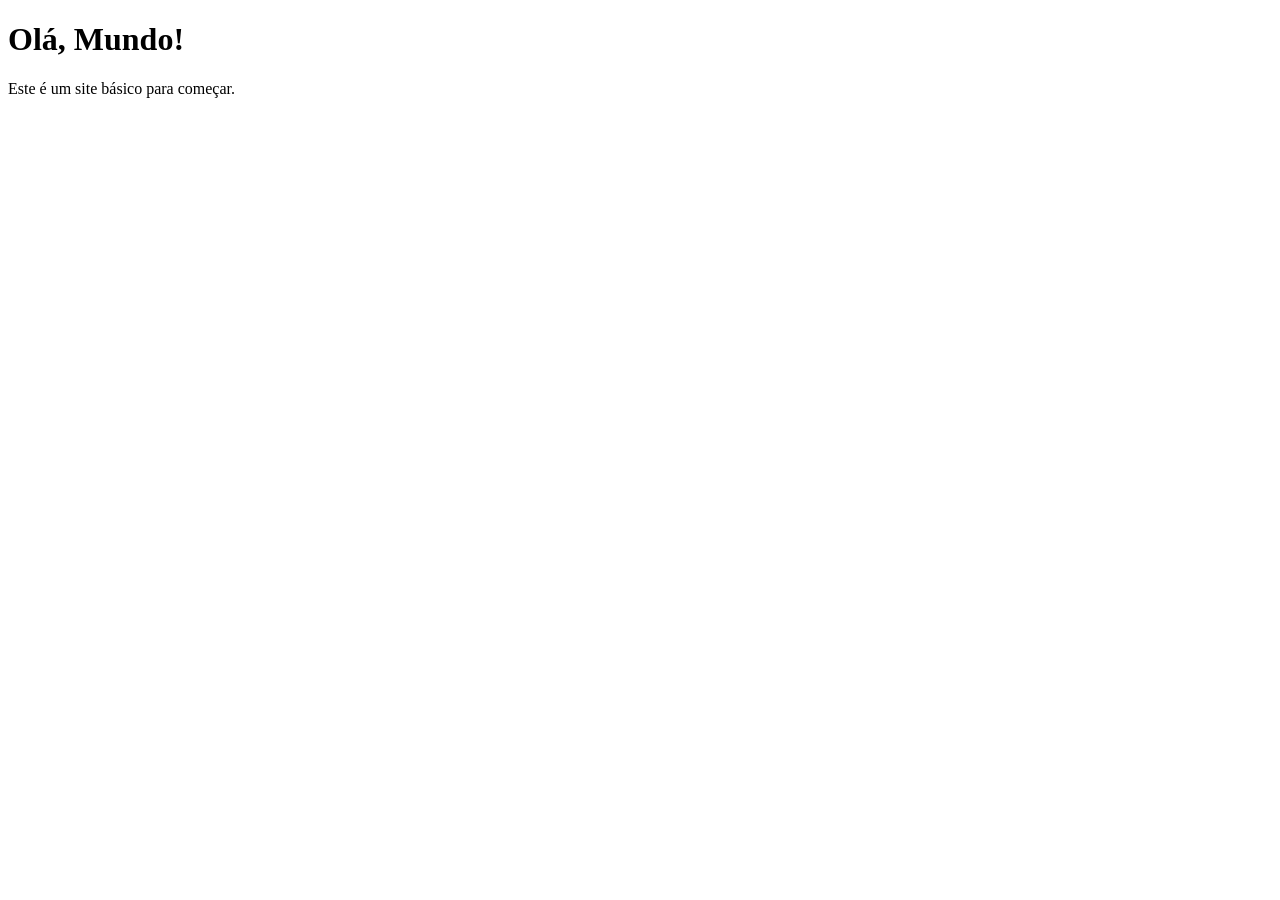
==== index2.html @ f9c14edb "mais coisas" ====
<!DOCTYPE html>
<html lang="pt-BR">
<head>
    <meta charset="UTF-8">
    <meta name="viewport" content="width=device-width, initial-scale=1.0">
    <title>Meu Site Básico</title>
</head>
<body>
    <h1>Olá, Mundo!</h1>
    <p>Este é um site básico para começar.</p>
</body>
</html>
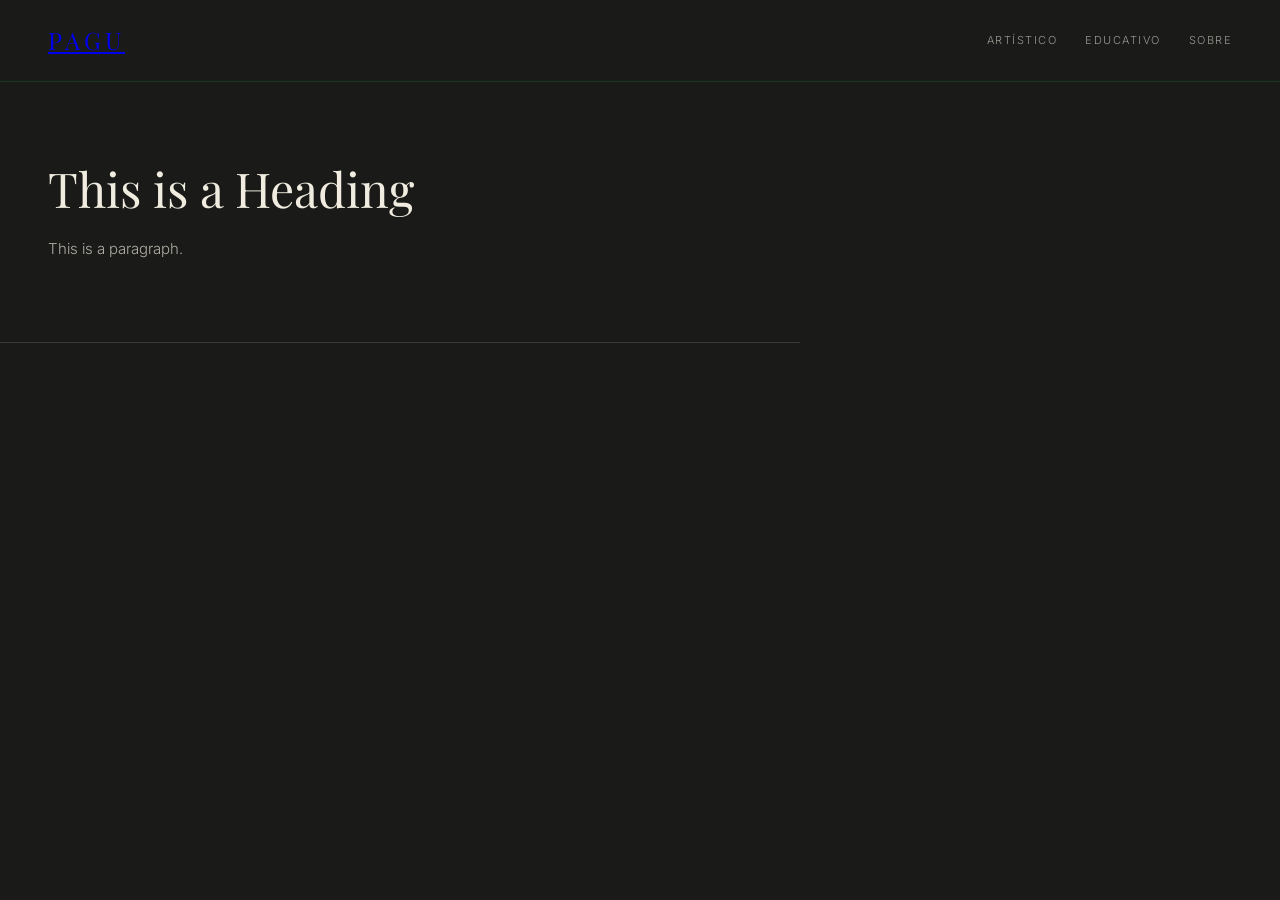
==== commit f9fae205: "commit 2" ====
--- a/index2.html
+++ b/index2.html
@@ -3,10 +3,26 @@
 <head>
     <meta charset="UTF-8">
     <meta name="viewport" content="width=device-width, initial-scale=1.0">
-    <title>Meu Site Básico</title>
+    <title>PAGU - patricia galvao edicao 2023</title>
+    <link href="https://fonts.googleapis.com/css2?family=Playfair+Display:ital,wght@0,400;0,700;1,400&family=Inter:wght@300;400;500&display=swap" rel="stylesheet">
+    <link rel="stylesheet" type="text/css" href="style.css">
 </head>
 <body>
-    <h1>Olá, Mundo!</h1>
-    <p>Este é um site básico para começar.</p>
+
+    <!-- NAVEGAÇÃO -->
+    <nav>
+        <div class="logo"> <a href="https://www.pagu.org.br" target="_blank">PAGU</a> </div>
+        <div class="nav-links">
+            <a href="#">artístico</a>
+            <a href="#">educativo</a>
+            <a href="#">sobre</a>
+        </div>
+    </nav>
+
+    <section class="hero">
+      <h1>This is a Heading</h1>
+      <p>This is a paragraph.</p>
+    </section>
+
 </body>
 </html>
--- a/style.css
+++ b/style.css
@@ -0,0 +1,315 @@
+/* ================================
+   FLIP — Estilo inspirado no site oficial
+   ================================ */
+
+@import url('https://fonts.googleapis.com/css2?family=Playfair+Display:ital,wght@0,400;0,700;1,400&family=Inter:wght@300;400;500&display=swap');
+
+/* RESET E BASE */
+* {
+  margin: 0;
+  padding: 0;
+  box-sizing: border-box;
+}
+
+body {
+  background-color: #1a1a18;
+  color: #f0ece0;
+  font-family: 'Inter', sans-serif;
+  font-weight: 300;
+  line-height: 1.7;
+}
+
+/* TIPOGRAFIA */
+h1 {
+  font-family: 'Playfair Display', serif;
+  font-size: 48px;
+  font-weight: 400;
+  line-height: 1.1;
+  margin-bottom: 20px;
+}
+
+h2 {
+  font-family: 'Playfair Display', serif;
+  font-size: 32px;
+  font-weight: 400;
+  margin-bottom: 20px;
+}
+
+h3 {
+  font-family: 'Playfair Display', serif;
+  font-size: 20px;
+  font-weight: 400;
+  margin-bottom: 10px;
+}
+
+p {
+  font-size: 15px;
+  line-height: 1.8;
+  opacity: 0.7;
+  margin-bottom: 16px;
+}
+
+strong {
+  font-weight: 500;
+  opacity: 1;
+  color: #b5a97a;
+}
+
+/* NAVEGAÇÃO */
+nav {
+  display: flex;
+  justify-content: space-between;
+  align-items: center;
+  padding: 20px 48px;
+  border-bottom: 0.5px solid rgba(4, 236, 82, 0.15);
+  position: sticky;
+  top: 0;
+  background-color: #1a1a18;
+  z-index: 100;
+}
+
+.logo {
+  font-family: 'Playfair Display', serif;
+  font-size: 24px;
+  letter-spacing: 4px;
+  text-transform: uppercase;
+  color: #f0ece0;
+}
+
+.nav-links {
+  display: flex;
+  gap: 28px;
+}
+
+.nav-links a {
+  color: #f0ece0;
+  text-decoration: none;
+  font-size: 11px;
+  letter-spacing: 1.5px;
+  text-transform: uppercase;
+  opacity: 0.6;
+  transition: opacity 0.2s;
+}
+
+.nav-links a:hover {
+  opacity: 1;
+}
+
+/* HERO */
+.hero {
+  padding: 80px 48px 64px;
+  max-width: 800px;
+  border-bottom: 0.5px solid rgba(240, 236, 224, 0.15);
+}
+
+/* TAG / LABEL */
+.tag {
+  display: block;
+  font-size: 10px;
+  letter-spacing: 2.5px;
+  text-transform: uppercase;
+  color: #b5a978; 
+  margin-bottom: 20px;
+}
+
+/* BOTÃO */
+.botao {
+  display: inline-block;
+  border: 0.5px solid rgba(240, 236, 224, 0.35);
+  padding: 12px 28px;
+  font-size: 11px;
+  letter-spacing: 1.5px;
+  text-transform: uppercase;
+  color: #f0ece0;
+  text-decoration: none;
+  margin-top: 12px;
+  transition: background-color 0.2s, border-color 0.2s;
+}
+
+.botao:hover {
+  background-color: rgba(240, 236, 224, 0.08);
+  border-color: rgba(240, 236, 224, 0.6);
+}
+
+/* IMAGEM */
+.imagem-full {
+  position: relative;
+  border-top: 0.5px solid rgba(240, 236, 224, 0.15);
+  border-bottom: 0.5px solid rgba(240, 236, 224, 0.15);
+}
+
+.imagem-full img {
+  width: 100%;
+  height: 500px;
+  object-fit: cover;
+  display: block;
+  opacity: 0.75;
+}
+
+.imagem-legenda {
+  position: absolute;
+  bottom: 20px;
+  left: 48px;
+  font-size: 11px;
+  letter-spacing: 1.5px;
+  text-transform: uppercase;
+  color: #f0ece0;
+  opacity: 0.5;
+}
+
+/* SEÇÕES */
+.secao {
+  padding: 64px 48px;
+  border-bottom: 0.5px solid rgba(240, 236, 224, 0.15);
+  max-width: 900px;
+}
+
+/* LISTA NUMERADA ESTILIZADA */
+.item-lista {
+  display: flex;
+  gap: 32px;
+  padding: 32px 0;
+  border-bottom: 0.5px solid rgba(240, 236, 224, 0.1);
+}
+
+.item-lista:last-child {
+  border-bottom: none;
+}
+
+.item-numero {
+  font-family: 'Playfair Display', serif;
+  font-size: 13px;
+  color: #b5a97a;
+  letter-spacing: 1px;
+  min-width: 28px;
+  padding-top: 4px;
+}
+
+.item-conteudo {
+  flex: 1;
+}
+
+/* SEÇÃO DESTAQUE */
+.secao-destaque {
+  padding: 80px 48px;
+  border-bottom: 0.5px solid rgba(240, 236, 224, 0.15);
+  background-color: rgba(181, 169, 122, 0.06);
+}
+
+.secao-destaque h2 {
+  font-size: 40px;
+  font-style: italic;
+  max-width: 600px;
+  margin-bottom: 32px;
+}
+
+.secao-destaque p {
+  max-width: 680px;
+  font-size: 16px;
+  opacity: 0.75;
+}
+
+/* GRID DE HOMENAGENS */
+.grid-homenagens {
+  display: grid;
+  grid-template-columns: repeat(4, 1fr);
+  gap: 1px;
+  background-color: rgba(240, 236, 224, 0.15);
+  margin-top: 40px;
+  border: 0.5px solid rgba(240, 236, 224, 0.15);
+}
+
+.card-homenagem {
+  background-color: #1a1a18;
+  padding: 28px 24px;
+}
+
+.card-ano {
+  font-size: 10px;
+  letter-spacing: 2px;
+  text-transform: uppercase;
+  color: #b5a97a;
+  margin-bottom: 12px;
+}
+
+.card-nome {
+  font-family: 'Playfair Display', serif;
+  font-size: 17px;
+  font-weight: 400;
+  margin-bottom: 6px;
+}
+
+.card-info {
+  font-size: 12px;
+  opacity: 0.45;
+  letter-spacing: 0.5px;
+}
+
+/* SEÇÃO FINAL */
+.secao-final {
+  padding: 80px 48px;
+  border-bottom: 0.5px solid rgba(240, 236, 224, 0.15);
+  max-width: 700px;
+}
+
+.secao-final h2 {
+  font-size: 28px;
+  margin-bottom: 20px;
+}
+
+/* RODAPÉ */
+footer {
+  padding: 40px 48px;
+  display: flex;
+  flex-direction: column;
+  gap: 8px;
+}
+
+.footer-logo {
+  font-family: 'Playfair Display', serif;
+  font-size: 18px;
+  letter-spacing: 4px;
+  text-transform: uppercase;
+  margin-bottom: 8px;
+}
+
+footer p {
+  font-size: 11px;
+  opacity: 0.35;
+  letter-spacing: 1px;
+  margin: 0;
+}
+
+/* RESPONSIVO — celular */
+@media (max-width: 600px) {
+  nav {
+    padding: 16px 24px;
+    flex-direction: column;
+    gap: 16px;
+  }
+
+  .nav-links {
+    flex-wrap: wrap;
+    justify-content: center;
+    gap: 16px;
+  }
+
+  .hero, .secao, .secao-destaque, .secao-final, footer {
+    padding: 48px 24px;
+  }
+
+  h1 { font-size: 32px; }
+  h2 { font-size: 24px; }
+
+  .grid-homenagens {
+    grid-template-columns: repeat(2, 1fr);
+  }
+
+  .imagem-full img {
+    height: 250px;
+  }
+
+  .imagem-legenda {
+    left: 24px;
+  }
+}
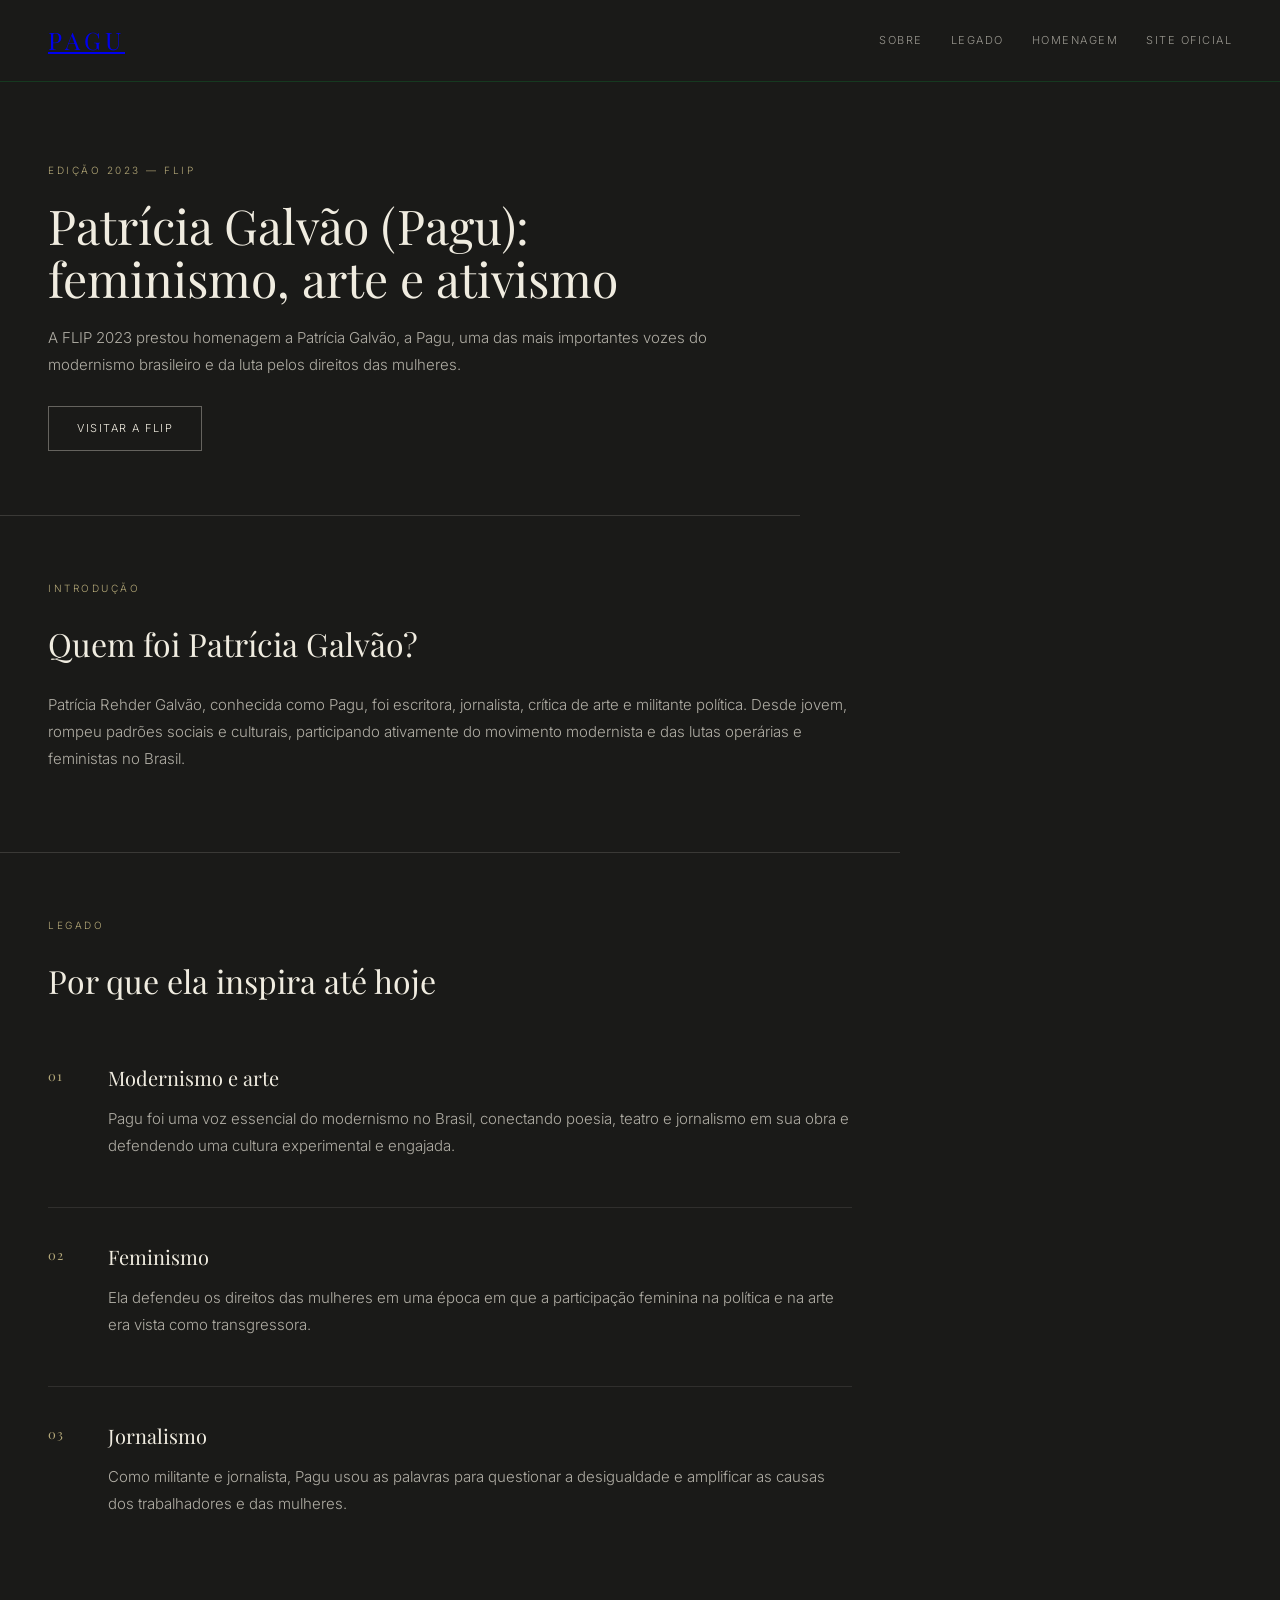
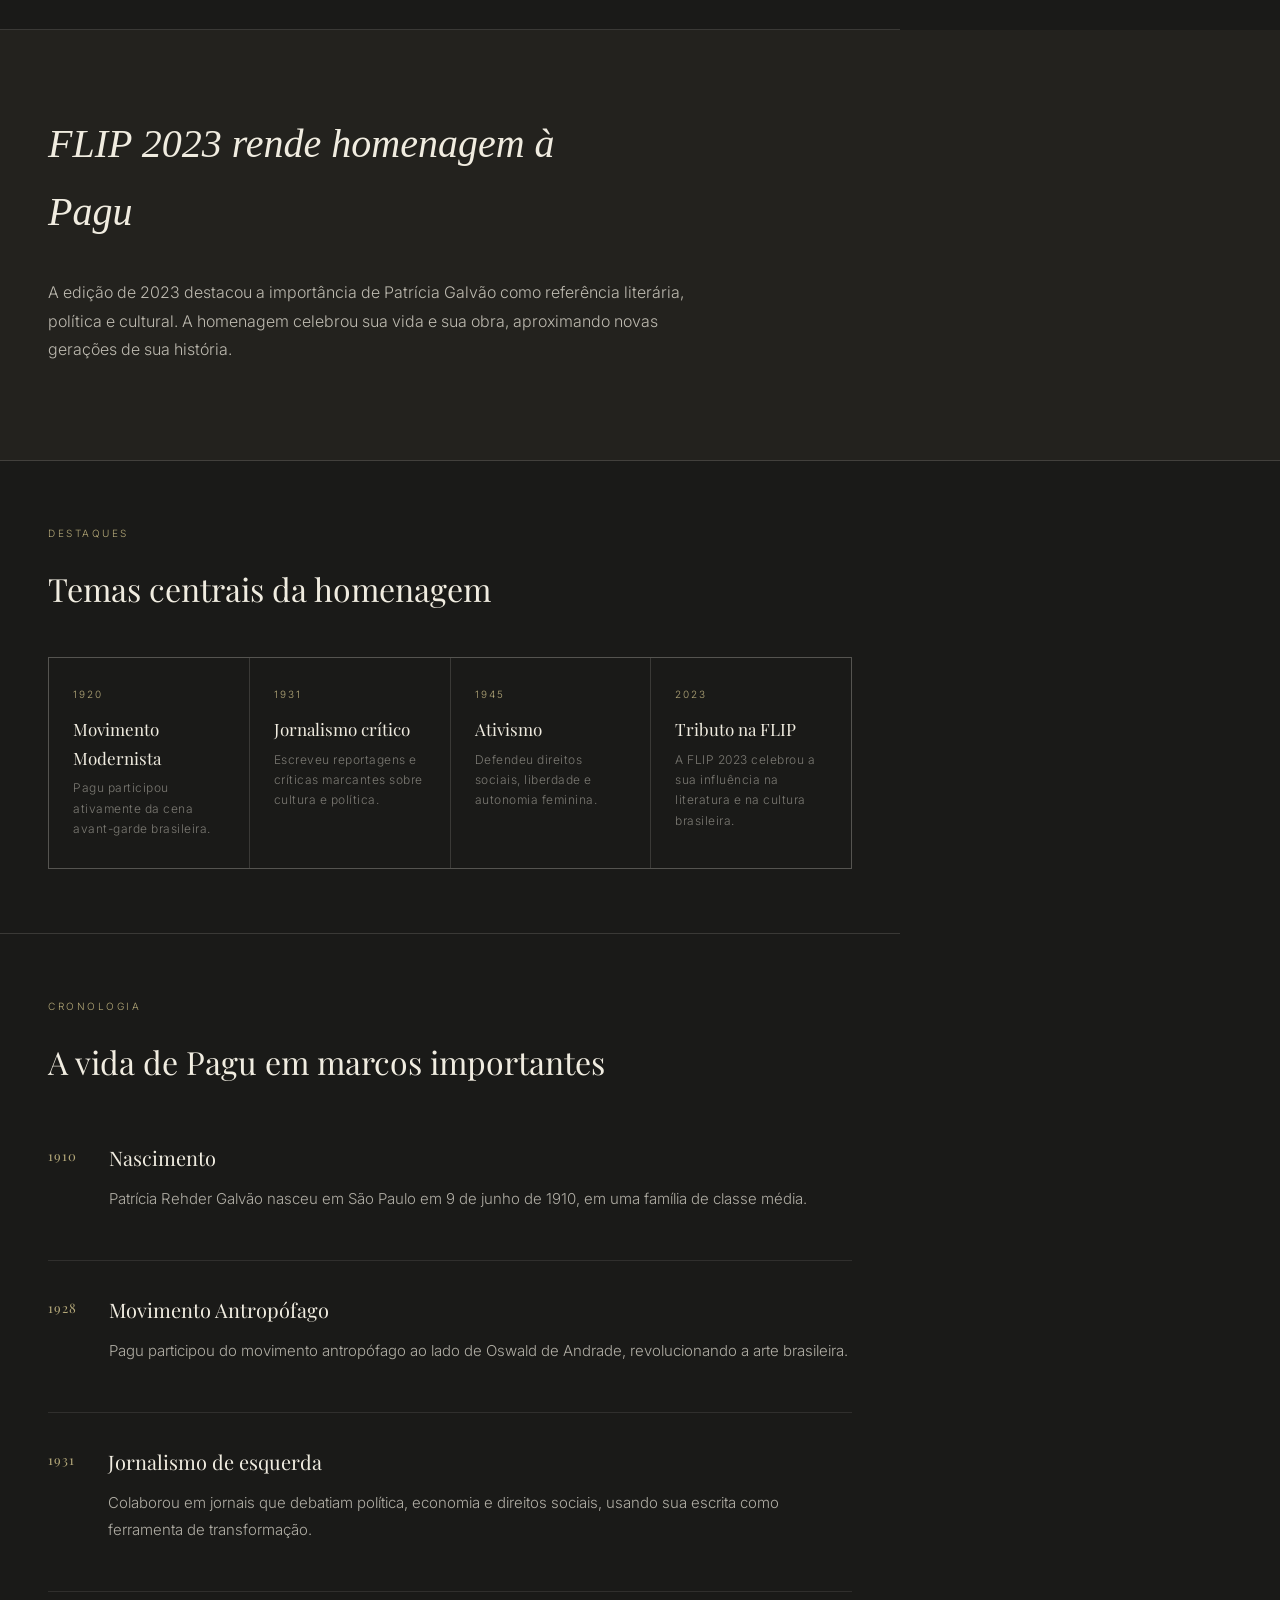
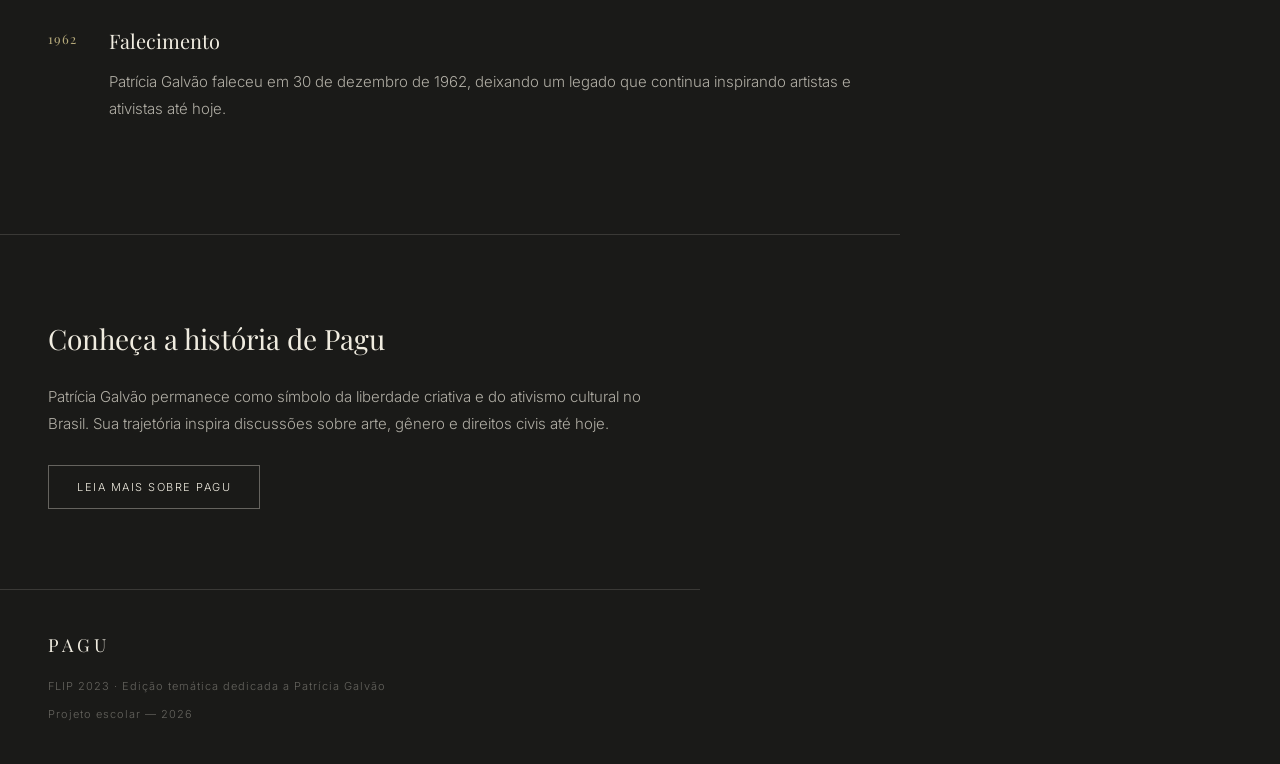
==== commit c52a4198: "correcao de codigo mais adicao de informacoens" ====
--- a/index2.html
+++ b/index2.html
@@ -3,26 +3,140 @@
 <head>
     <meta charset="UTF-8">
     <meta name="viewport" content="width=device-width, initial-scale=1.0">
-    <title>PAGU - patricia galvao edicao 2023</title>
+    <title>PAGU - Patrícia Galvão | FLIP 2023</title>
+    <meta name="description" content="Página sobre a edição da FLIP 2023 dedicada a Patrícia Galvão, conhecida como Pagu." />
     <link href="https://fonts.googleapis.com/css2?family=Playfair+Display:ital,wght@0,400;0,700;1,400&family=Inter:wght@300;400;500&display=swap" rel="stylesheet">
     <link rel="stylesheet" type="text/css" href="style.css">
 </head>
 <body>
 
-    <!-- NAVEGAÇÃO -->
-    <nav>
-        <div class="logo"> <a href="https://www.pagu.org.br" target="_blank">PAGU</a> </div>
-        <div class="nav-links">
-            <a href="#">artístico</a>
-            <a href="#">educativo</a>
-            <a href="#">sobre</a>
-        </div>
-    </nav>
+  <!-- NAVEGAÇÃO -->
+  <nav>
+    <div class="logo"><a href="https://www.pagu.org.br" target="_blank">PAGU</a></div>
+    <div class="nav-links">
+      <a href="#sobre">sobre</a>
+      <a href="#legado">legado</a>
+      <a href="#homenagem">homenagem</a>
+      <a href="https://www.flip.org.br" target="_blank">site oficial</a>
+    </div>
+  </nav>
 
-    <section class="hero">
-      <h1>This is a Heading</h1>
-      <p>This is a paragraph.</p>
-    </section>
+  <!-- HERO -->
+  <section class="hero">
+    <span class="tag">Edição 2023 — FLIP</span>
+    <h1>Patrícia Galvão (Pagu): feminismo, arte e ativismo</h1>
+    <p>A FLIP 2023 prestou homenagem a Patrícia Galvão, a Pagu, uma das mais importantes vozes do modernismo brasileiro e da luta pelos direitos das mulheres.</p>
+    <a href="https://www.flip.org.br" class="botao" target="_blank">Visitar a FLIP</a>
+  </section>
+
+  <section class="secao" id="sobre">
+    <span class="tag">Introdução</span>
+    <h2>Quem foi Patrícia Galvão?</h2>
+    <p>Patrícia Rehder Galvão, conhecida como Pagu, foi escritora, jornalista, crítica de arte e militante política. Desde jovem, rompeu padrões sociais e culturais, participando ativamente do movimento modernista e das lutas operárias e feministas no Brasil.</p>
+  </section>
+
+  <section class="secao" id="legado">
+    <span class="tag">Legado</span>
+    <h2>Por que ela inspira até hoje</h2>
+    <div class="item-lista">
+      <div class="item-numero">01</div>
+      <div class="item-conteudo">
+        <h3>Modernismo e arte</h3>
+        <p>Pagu foi uma voz essencial do modernismo no Brasil, conectando poesia, teatro e jornalismo em sua obra e defendendo uma cultura experimental e engajada.</p>
+      </div>
+    </div>
+    <div class="item-lista">
+      <div class="item-numero">02</div>
+      <div class="item-conteudo">
+        <h3>Feminismo</h3>
+        <p>Ela defendeu os direitos das mulheres em uma época em que a participação feminina na política e na arte era vista como transgressora.</p>
+      </div>
+    </div>
+    <div class="item-lista">
+      <div class="item-numero">03</div>
+      <div class="item-conteudo">
+        <h3>Jornalismo</h3>
+        <p>Como militante e jornalista, Pagu usou as palavras para questionar a desigualdade e amplificar as causas dos trabalhadores e das mulheres.</p>
+      </div>
+    </div>
+  </section>
+
+  <section class="secao-destaque" id="homenagem">
+    <h2>FLIP 2023 rende homenagem à Pagu</h2>
+    <p>A edição de 2023 destacou a importância de Patrícia Galvão como referência literária, política e cultural. A homenagem celebrou sua vida e sua obra, aproximando novas gerações de sua história.</p>
+  </section>
+
+  <section class="secao">
+    <span class="tag">Destaques</span>
+    <h2>Temas centrais da homenagem</h2>
+    <div class="grid-homenagens">
+      <div class="card-homenagem">
+        <div class="card-ano">1920</div>
+        <div class="card-nome">Movimento Modernista</div>
+        <div class="card-info">Pagu participou ativamente da cena avant-garde brasileira.</div>
+      </div>
+      <div class="card-homenagem">
+        <div class="card-ano">1931</div>
+        <div class="card-nome">Jornalismo crítico</div>
+        <div class="card-info">Escreveu reportagens e críticas marcantes sobre cultura e política.</div>
+      </div>
+      <div class="card-homenagem">
+        <div class="card-ano">1945</div>
+        <div class="card-nome">Ativismo</div>
+        <div class="card-info">Defendeu direitos sociais, liberdade e autonomia feminina.</div>
+      </div>
+      <div class="card-homenagem">
+        <div class="card-ano">2023</div>
+        <div class="card-nome">Tributo na FLIP</div>
+        <div class="card-info">A FLIP 2023 celebrou a sua influência na literatura e na cultura brasileira.</div>
+      </div>
+    </div>
+  </section>
+
+  <section class="secao">
+    <span class="tag">Cronologia</span>
+    <h2>A vida de Pagu em marcos importantes</h2>
+    <div class="item-lista">
+      <div class="item-numero">1910</div>
+      <div class="item-conteudo">
+        <h3>Nascimento</h3>
+        <p>Patrícia Rehder Galvão nasceu em São Paulo em 9 de junho de 1910, em uma família de classe média.</p>
+      </div>
+    </div>
+    <div class="item-lista">
+      <div class="item-numero">1928</div>
+      <div class="item-conteudo">
+        <h3>Movimento Antropófago</h3>
+        <p>Pagu participou do movimento antropófago ao lado de Oswald de Andrade, revolucionando a arte brasileira.</p>
+      </div>
+    </div>
+    <div class="item-lista">
+      <div class="item-numero">1931</div>
+      <div class="item-conteudo">
+        <h3>Jornalismo de esquerda</h3>
+        <p>Colaborou em jornais que debatiam política, economia e direitos sociais, usando sua escrita como ferramenta de transformação.</p>
+      </div>
+    </div>
+    <div class="item-lista">
+      <div class="item-numero">1962</div>
+      <div class="item-conteudo">
+        <h3>Falecimento</h3>
+        <p>Patrícia Galvão faleceu em 30 de dezembro de 1962, deixando um legado que continua inspirando artistas e ativistas até hoje.</p>
+      </div>
+    </div>
+  </section>
+
+  <section class="secao-final">
+    <h2>Conheça a história de Pagu</h2>
+    <p>Patrícia Galvão permanece como símbolo da liberdade criativa e do ativismo cultural no Brasil. Sua trajetória inspira discussões sobre arte, gênero e direitos civis até hoje.</p>
+    <a href="https://pt.wikipedia.org/wiki/Patr%C3%ADcia_Galv%C3%A3o" class="botao" target="_blank">Leia mais sobre Pagu</a>
+  </section>
+
+  <footer>
+    <div class="footer-logo">PAGU</div>
+    <p>FLIP 2023 · Edição temática dedicada a Patrícia Galvão</p>
+    <p>Projeto escolar — 2026</p>
+  </footer>
 
 </body>
 </html>
